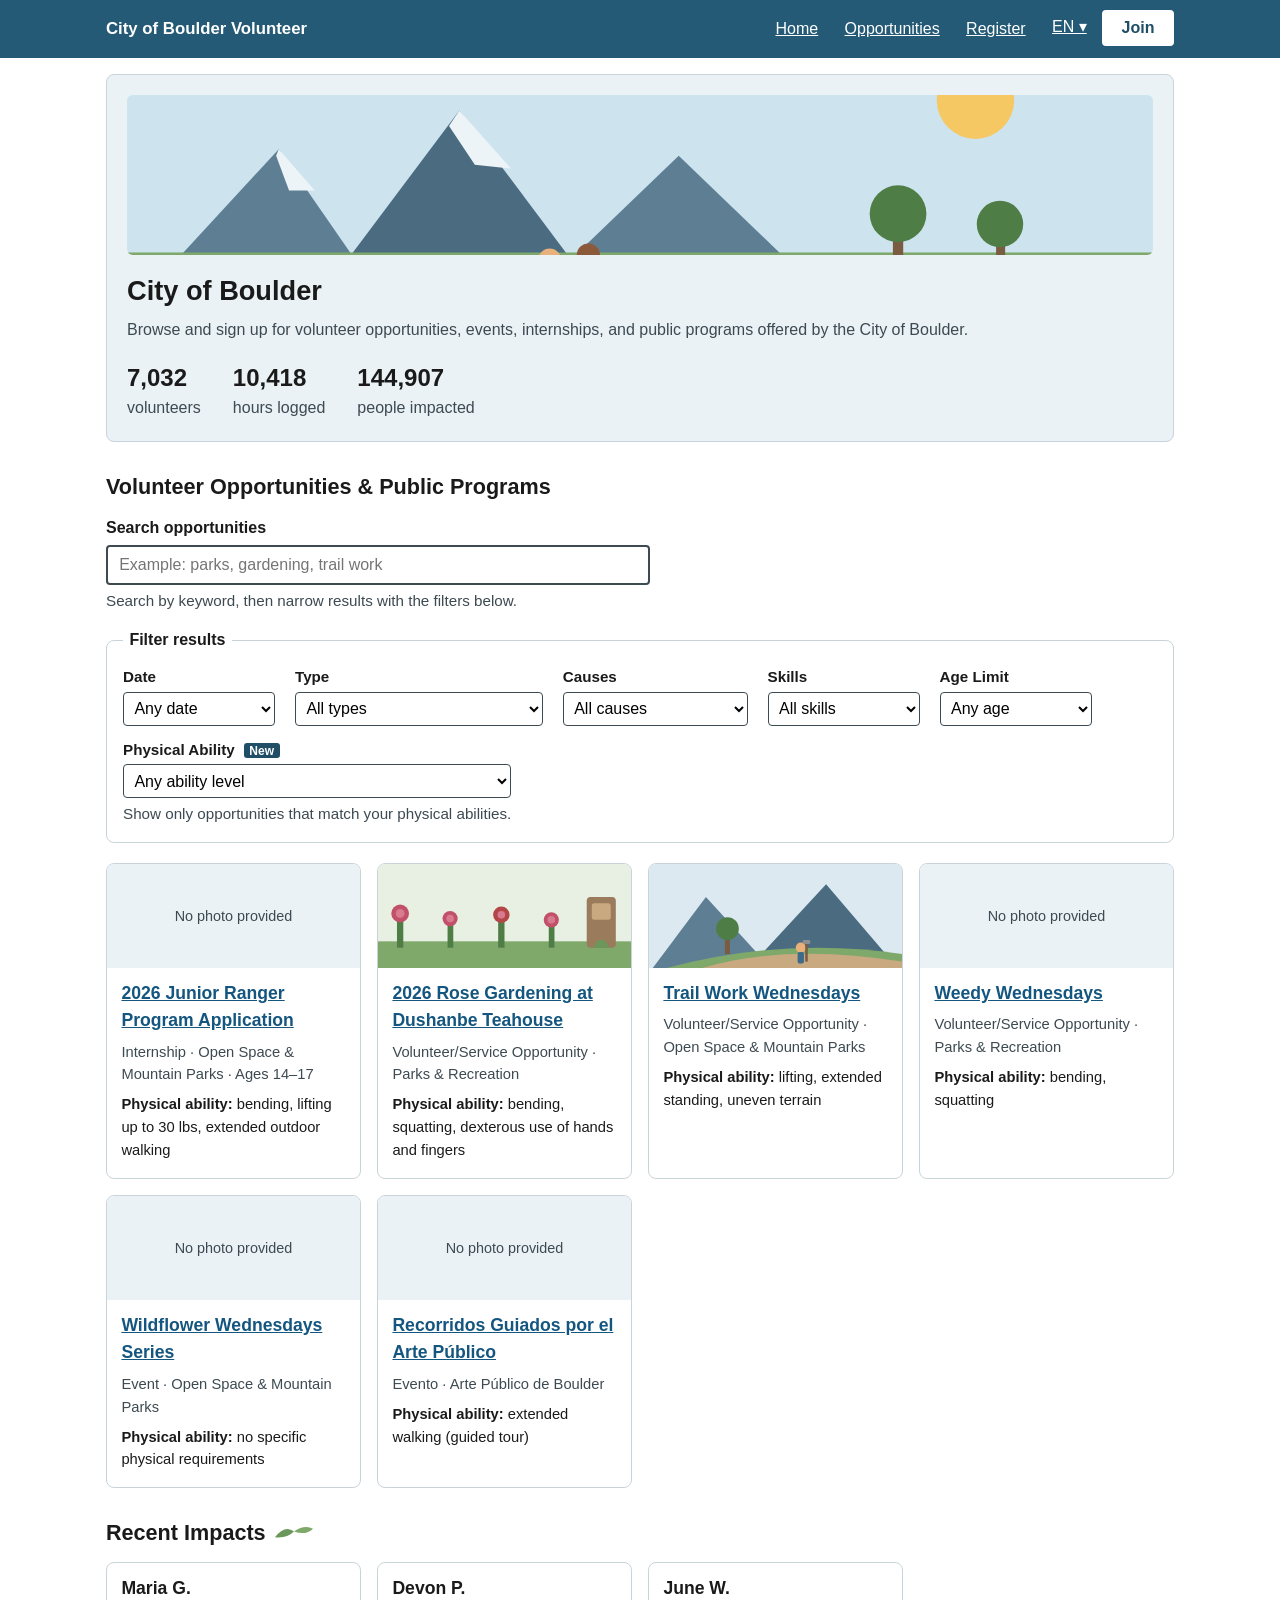
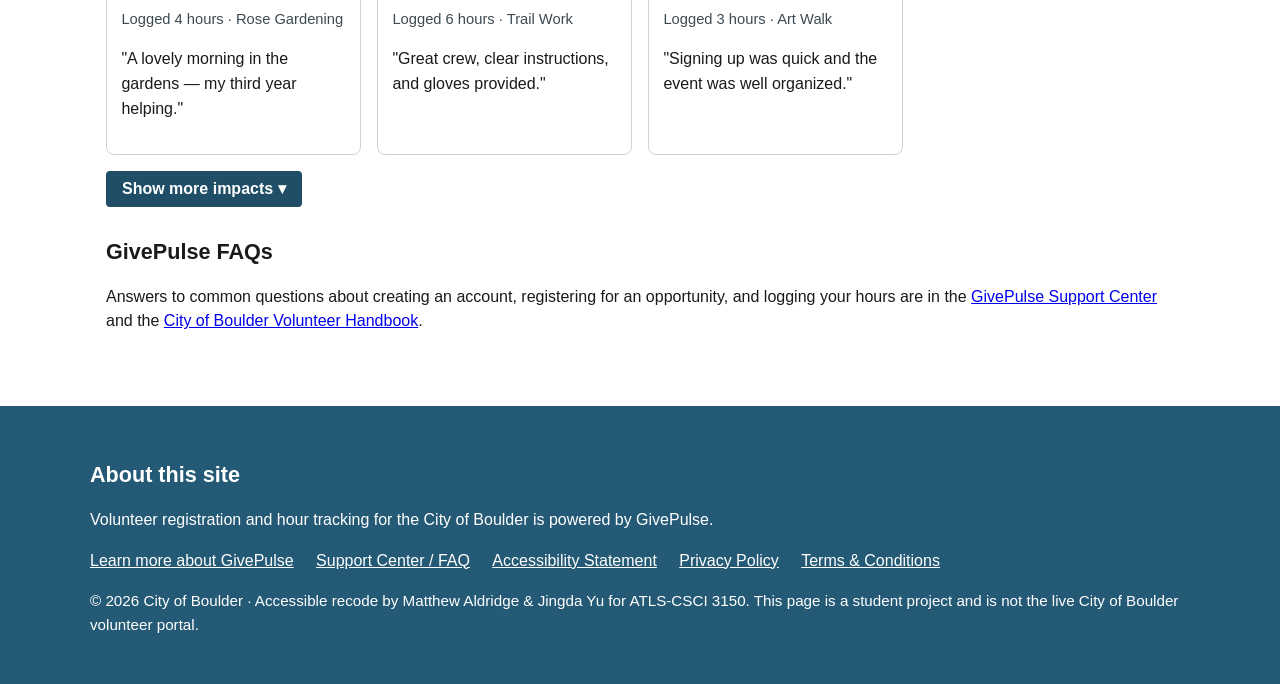
==== index.html @ bf8b2493 "Upload final project website" ====
<!DOCTYPE html>
<html lang="en">
<head>
<meta charset="utf-8">
<meta name="viewport" content="width=device-width, initial-scale=1">
<!-- FIX: page-specific, content-first title pattern retained from original (a PASS item) -->
<title>City of Boulder Volunteer Opportunities | Accessible Recode</title>
<link rel="stylesheet" href="styles.css">
</head>
<body>

<!-- EXTRA CREDIT: skip navigation link (WebAIM technique) — WCAG 2.4.1 -->
<a class="skip-link" href="#main-content">Skip to main content</a>

<header class="site-header">
  <div class="header-bar">
    <a class="logo" href="index.html">City of Boulder Volunteer</a>
    <nav aria-label="Primary">
      <ul>
        <li><a href="index.html" aria-current="page">Home</a></li>
        <li><a href="event.html">Opportunities</a></li>
        <li><a href="register.html">Register</a></li>
        <li>
          <!-- Language switcher keeps its accessible name from the original -->
          <button type="button" class="lang-btn" aria-label="Switch language | English">EN ▾</button>
        </li>
        <li>
          <!-- FIX 2: Join button label remains readable on keyboard focus.
               Original defect: :focus turned the label white on a white
               background (≈1:1). Tab to this button to verify the fix. -->
          <button type="button" class="btn-join">Join</button>
        </li>
      </ul>
    </nav>
  </div>
</header>

<main id="main-content" tabindex="-1">

  <div class="hero">
    <!-- Alternative-text demonstration: the cover image carries a concise,
         informative alt following the original site's "Cover image for ..."
         pattern (Draft 1 recorded the pattern as a positive). WCAG 1.1.1 -->
    <img class="cover" src="img/cover-boulder.svg"
         alt="Cover image for City of Boulder: volunteers planting in a park below the Flatirons">
    <h1>City of Boulder</h1>
    <p>Browse and sign up for volunteer opportunities, events, internships,
       and public programs offered by the City of Boulder.</p>
    <!-- FIX 3 (part b): the three group statistics were bare numbers visually
         styled as headings (3 WAVE "possible heading" alerts). They are now a
         semantic list where each number is programmatically tied to its label. -->
    <ul class="stats" aria-label="Group statistics">
      <li><span class="num">7,032</span> <span class="lbl">volunteers</span></li>
      <li><span class="num">10,418</span> <span class="lbl">hours logged</span></li>
      <li><span class="num">144,907</span> <span class="lbl">people impacted</span></li>
    </ul>
  </div>

  <!-- FIX 3 (part a): an <h2> now sits between the page <h1> and the card
       <h3>s, so the heading hierarchy runs h1 > h2 > h3 with no skipped level. -->
  <h2 id="opportunities">Volunteer Opportunities &amp; Public Programs</h2>

  <div class="search-row">
    <!-- FIX 6: persistent visible label, programmatically associated.
         The original field had placeholder-only labelling that vanished
         on typing. The placeholder is now a supplementary example only. -->
    <label for="opp-search">Search opportunities</label>
    <input type="search" id="opp-search" name="q"
           placeholder="Example: parks, gardening, trail work"
           aria-describedby="search-hint">
    <p class="hint" id="search-hint">Search by keyword, then narrow results with the filters below.</p>
  </div>

  <fieldset class="filters">
    <legend>Filter results</legend>
    <div class="filter-grid">
      <div class="filter">
        <label for="f-date">Date</label>
        <select id="f-date"><option>Any date</option><option>This week</option><option>This month</option></select>
      </div>
      <div class="filter">
        <label for="f-type">Type</label>
        <select id="f-type"><option>All types</option><option>Event</option><option>Volunteer/Service Opportunity</option><option>Internship</option></select>
      </div>
      <div class="filter">
        <label for="f-causes">Causes</label>
        <select id="f-causes"><option>All causes</option><option>Parks &amp; Open Space</option><option>Arts</option><option>Education</option></select>
      </div>
      <div class="filter">
        <label for="f-skills">Skills</label>
        <select id="f-skills"><option>All skills</option><option>Gardening</option><option>Teaching</option></select>
      </div>
      <div class="filter">
        <label for="f-age">Age Limit</label>
        <select id="f-age"><option>Any age</option><option>14–17</option><option>18+</option></select>
      </div>
      <!-- FIX 5: NEW physical ability filter, implementing the City's own
           recommendation, using ADA-approved descriptors. A volunteer with
           physical limitations no longer has to open ~30 listings one by
           one to infer feasibility from prose. -->
      <div class="filter new-filter">
        <label for="f-ability">Physical Ability
          <span class="badge">New</span>
        </label>
        <select id="f-ability" aria-describedby="ability-hint">
          <option>Any ability level</option>
          <option>No specific physical requirements</option>
          <option>Excludes: bending or squatting</option>
          <option>Excludes: lifting over 10 lbs</option>
          <option>Excludes: extended standing or walking</option>
          <option>Excludes: dexterous use of hands and fingers</option>
          <option>Excludes: detailed visual perception</option>
        </select>
        <p class="hint" id="ability-hint">Show only opportunities that match your physical abilities.</p>
      </div>
    </div>
  </fieldset>

  <!-- FIX: the card grid is now a real list, so screen readers announce
       "list, 6 items" and users can jump item to item. Each card title is
       an <h3> under the section <h2>. Cards without photos show a labelled
       placeholder rather than an empty gray box. -->
  <ul class="cards">
    <li class="card">
      <div class="thumb">No photo provided</div>
      <div class="body">
        <h3><a href="event.html">2026 Junior Ranger Program Application</a></h3>
        <p class="meta">Internship · Open Space &amp; Mountain Parks · Ages 14–17</p>
        <p class="ability"><strong>Physical ability:</strong> bending, lifting up to 30 lbs, extended outdoor walking</p>
      </div>
    </li>
    <li class="card">
      <!-- Concise, non-duplicated alt text (Draft 1 flagged long alt text
           and duplicate alt on adjacent images on the original) -->
      <img class="thumb-img" src="img/rose-garden.svg"
           alt="Rose beds beside the Dushanbe Teahouse">
      <div class="body">
        <h3><a href="register.html">2026 Rose Gardening at Dushanbe Teahouse</a></h3>
        <p class="meta">Volunteer/Service Opportunity · Parks &amp; Recreation</p>
        <p class="ability"><strong>Physical ability:</strong> bending, squatting, dexterous use of hands and fingers</p>
      </div>
    </li>
    <li class="card">
      <img class="thumb-img" src="img/trail-work.svg"
           alt="A volunteer repairing a mountain trail">
      <div class="body">
        <h3><a href="event.html">Trail Work Wednesdays</a></h3>
        <p class="meta">Volunteer/Service Opportunity · Open Space &amp; Mountain Parks</p>
        <p class="ability"><strong>Physical ability:</strong> lifting, extended standing, uneven terrain</p>
      </div>
    </li>
    <li class="card">
      <div class="thumb">No photo provided</div>
      <div class="body">
        <h3><a href="event.html">Weedy Wednesdays</a></h3>
        <p class="meta">Volunteer/Service Opportunity · Parks &amp; Recreation</p>
        <p class="ability"><strong>Physical ability:</strong> bending, squatting</p>
      </div>
    </li>
    <li class="card">
      <div class="thumb">No photo provided</div>
      <div class="body">
        <h3><a href="event.html">Wildflower Wednesdays Series</a></h3>
        <p class="meta">Event · Open Space &amp; Mountain Parks</p>
        <p class="ability"><strong>Physical ability:</strong> no specific physical requirements</p>
      </div>
    </li>
    <li class="card">
      <div class="thumb">No photo provided</div>
      <div class="body">
        <h3><a href="event.html">Recorridos Guiados por el Arte Público</a></h3>
        <!-- FIX: element-level lang attribute so screen readers switch
             pronunciation for the Spanish listing — WCAG 3.1.2 -->
        <p class="meta" lang="es">Evento · Arte Público de Boulder</p>
        <p class="ability"><strong>Physical ability:</strong> extended walking (guided tour)</p>
      </div>
    </li>
  </ul>

  <!-- Decorative image: null alt (alt=""), correctly removed from the
       accessibility tree — the pattern WAVE records as a Feature. -->
  <h2>Recent Impacts<img class="decor" src="img/leaf-decor.svg" alt=""></h2>
  <!-- Usability fix: testimonials limited to 3 with a disclosure control,
       instead of ~15 in a dense grid competing with the listings. -->
  <ul class="cards" id="impacts-list">
    <li class="card"><div class="body"><h3>Maria G.</h3><p class="meta">Logged 4 hours · Rose Gardening</p><p>"A lovely morning in the gardens — my third year helping."</p></div></li>
    <li class="card"><div class="body"><h3>Devon P.</h3><p class="meta">Logged 6 hours · Trail Work</p><p>"Great crew, clear instructions, and gloves provided."</p></div></li>
    <li class="card"><div class="body"><h3>June W.</h3><p class="meta">Logged 3 hours · Art Walk</p><p>"Signing up was quick and the event was well organized."</p></div></li>
  </ul>
  <p>
    <button type="button" class="disclosure" aria-expanded="false" aria-controls="more-impacts">
      Show more impacts
    </button>
  </p>
  <div id="more-impacts" class="disclosure-region" hidden>
    <ul class="cards">
      <li class="card"><div class="body"><h3>Sam R.</h3><p class="meta">Logged 5 hours · Weedy Wednesdays</p><p>"Hard work but worth it — the creek path looks great."</p></div></li>
      <li class="card"><div class="body"><h3>Alex T.</h3><p class="meta">Logged 2 hours · Wildflower Series</p><p>"Beautiful walk and I learned a lot about native plants."</p></div></li>
    </ul>
  </div>

  <h2>GivePulse FAQs</h2>
  <p>Answers to common questions about creating an account, registering for
     an opportunity, and logging your hours are in the
     <a href="https://support.givepulse.com/hc/en-us">GivePulse Support Center</a>
     and the <a href="event.html">City of Boulder Volunteer Handbook</a>.</p>

</main>

<footer class="site-footer">
  <div class="footer-inner">
    <h2>About this site</h2>
    <p>Volunteer registration and hour tracking for the City of Boulder is
       powered by GivePulse.</p>
    <!-- FIX 1: every one of these links was among the 22 contrast failures
         (white on #8CB8CA, 2.13:1). The footer background is now #245A75,
         7.52:1 against the white link text. -->
    <ul>
      <li><a href="https://www.givepulse.com/">Learn more about GivePulse</a></li>
      <li><a href="https://support.givepulse.com/hc/en-us">Support Center / FAQ</a></li>
      <li><a href="https://www.givepulse.com/accessibility">Accessibility Statement</a></li>
      <li><a href="https://www.givepulse.com/privacy">Privacy Policy</a></li>
      <li><a href="https://www.givepulse.com/terms">Terms &amp; Conditions</a></li>
    </ul>
    <p class="fineprint">© 2026 City of Boulder · Accessible recode by
       Matthew Aldridge &amp; Jingda Yu for ATLS-CSCI 3150. This page is a
       student project and is not the live City of Boulder volunteer portal.</p>
  </div>
</footer>

<script>
/* Disclosure pattern for "Show more impacts" — same aria-expanded /
   aria-controls pattern used to fix the Add Minor button (see register.html). */
document.querySelectorAll('.disclosure').forEach(function (btn) {
  btn.addEventListener('click', function () {
    var region = document.getElementById(btn.getAttribute('aria-controls'));
    var open = btn.getAttribute('aria-expanded') === 'true';
    btn.setAttribute('aria-expanded', String(!open));
    region.hidden = open;
  });
});
</script>

</body>
</html>
---- styles.css ----
/* =====================================================================
   City of Boulder Volunteer Portal — Accessible Recode
   ATLS-CSCI 3150 Final Project Draft 2
   Matthew Aldridge & Jingda Yu
   ---------------------------------------------------------------------
   Key template-level fixes (see report for the full list):
   FIX 1  Header/footer background changed from #8CB8CA (2.13:1 vs white)
          to #245A75 (7.52:1 vs white) — resolves all 22 WAVE contrast
          errors across both pages.                     [WCAG 1.4.3]
   FIX 2  .btn-join:focus keeps a readable label: dark background under
          the white text instead of white-on-white.     [WCAG 1.4.3, 2.4.7]
   EC     Skip-navigation link (WebAIM technique).      [WCAG 2.4.1]
   ===================================================================== */

:root {
  /* FIX 1 — accessible template palette */
  --brand-dark: #245A75;   /* 7.52:1 against #FFFFFF */
  --brand-darker: #1F4E66; /* 8.97:1 against #FFFFFF */
  --brand-pale: #EAF2F6;
  --text: #1A1A1A;         /* 17.4:1 on white */
  --text-soft: #3D4A52;    /* 9.6:1 on white  */
  --link: #14567F;         /* 7.0:1 on white  */
  --focus: #B34700;        /* focus accent, 5.2:1 on white */
  --border: #C9D4DA;
  --ok-bg: #E7F2EA;
}

* { box-sizing: border-box; }

html { font-size: 100%; } /* respects user font-size settings */

body {
  margin: 0;
  font-family: "Segoe UI", Roboto, Helvetica, Arial, sans-serif;
  color: var(--text);
  background: #FFFFFF;
  line-height: 1.55;
}

/* ---------------------------------------------------------------
   EC: Skip navigation link — visually hidden until focused
   (WebAIM technique: positioned off-screen, appears on focus)
   --------------------------------------------------------------- */
.skip-link {
  position: absolute;
  left: -9999px;
  top: 0;
  z-index: 100;
  background: var(--brand-darker);
  color: #FFFFFF;
  padding: 0.75rem 1.25rem;
  font-weight: 600;
  text-decoration: none;
}
.skip-link:focus {
  left: 0;
  outline: 3px solid #FFD37A; /* 5.31:1 against the dark header behind it */
  outline-offset: 2px;
}

/* ---------------------------------------------------------------
   Global focus visibility: every interactive element gets a thick,
   offset outline that ADDS visibility rather than removing it.
   --------------------------------------------------------------- */
a:focus-visible,
button:focus-visible,
input:focus-visible,
select:focus-visible,
summary:focus-visible {
  outline: 3px solid var(--focus);
  outline-offset: 2px;
}
/* On the dark header/footer template the orange outline would measure
   only 1.37:1 against #245A75, so elements on the template use a light
   gold outline instead: 5.31:1 against the dark background.
   (WCAG 1.4.11 Non-text Contrast) */
header.site-header a:focus-visible,
header.site-header button:focus-visible,
footer.site-footer a:focus-visible {
  outline-color: #FFD37A;
}

/* ---------------------------------------------------------------
   Header / navigation  (FIX 1: contrast)
   --------------------------------------------------------------- */
header.site-header {
  background: var(--brand-dark); /* was #8CB8CA at 2.13:1 — FIX 1 */
  color: #FFFFFF;
}
.header-bar {
  max-width: 1100px;
  margin: 0 auto;
  padding: 0.6rem 1rem;
  display: flex;
  align-items: center;
  gap: 1rem;
  flex-wrap: wrap;
}
.header-bar .logo {
  font-weight: 700;
  font-size: 1.05rem;
  color: #FFFFFF;
  text-decoration: none;
}
.header-bar nav { margin-left: auto; }
.header-bar nav ul {
  list-style: none;
  display: flex;
  gap: 0.25rem;
  margin: 0;
  padding: 0;
  flex-wrap: wrap;
}
.header-bar nav a,
.header-bar .lang-btn {
  display: inline-block;
  color: #FFFFFF;            /* 7.52:1 on --brand-dark */
  text-decoration: underline;
  padding: 0.45rem 0.7rem;
  border-radius: 4px;
  background: transparent;
  border: 0;
  font-size: 1rem;
  cursor: pointer;
}
.header-bar nav a:hover,
.header-bar .lang-btn:hover { background: var(--brand-darker); }

/* FIX 2 — the Join button.
   Original defect: on :focus the label turned white on a white
   background (≈1:1). Here the focus state applies the dark
   background the white text was designed against, plus an outline. */
.btn-join {
  background: #FFFFFF;
  color: var(--brand-darker);   /* 8.97:1 */
  border: 2px solid #FFFFFF;
  font-weight: 700;
  font-size: 1rem;
  padding: 0.45rem 1.1rem;
  border-radius: 4px;
  cursor: pointer;
}
.btn-join:hover,
.btn-join:focus {
  background: var(--brand-darker); /* dark bg arrives WITH the white text */
  color: #FFFFFF;                  /* 8.97:1 — label stays readable */
}
.btn-join:focus {
  outline: 3px solid #FFD37A;      /* visible against the dark header */
  outline-offset: 2px;
}

/* ---------------------------------------------------------------
   Breadcrumb
   --------------------------------------------------------------- */
nav.breadcrumb {
  max-width: 1100px;
  margin: 0.75rem auto 0;
  padding: 0 1rem;
  font-size: 0.95rem;
}
nav.breadcrumb ol {
  list-style: none;
  display: flex;
  flex-wrap: wrap;
  gap: 0.35rem;
  margin: 0;
  padding: 0;
}
nav.breadcrumb li + li::before {
  content: "/";
  margin-right: 0.35rem;
  color: var(--text-soft);
}
nav.breadcrumb a { color: var(--link); }
nav.breadcrumb .crumb-static { color: var(--text-soft); }

/* ---------------------------------------------------------------
   Layout
   --------------------------------------------------------------- */
main {
  max-width: 1100px;
  margin: 0 auto;
  padding: 1rem;
}
.layout {
  display: grid;
  grid-template-columns: minmax(0, 2.2fr) minmax(0, 1fr);
  gap: 1.5rem;
}
@media (max-width: 800px) {
  .layout { grid-template-columns: 1fr; } /* reflow, no horizontal scroll */
}

.hero {
  background: var(--brand-pale);
  border: 1px solid var(--border);
  border-radius: 8px;
  padding: 1.25rem;
  margin-bottom: 1.25rem;
}
.hero h1 { margin: 0 0 0.4rem; font-size: 1.7rem; }
.hero p  { margin: 0.25rem 0; color: var(--text-soft); }

/* FIX 3 — group statistics: real labelled content, not bare numbers
   visually styled as headings (was 3 WAVE "possible heading" alerts). */
.stats {
  list-style: none;
  display: flex;
  gap: 2rem;
  flex-wrap: wrap;
  margin: 1rem 0 0;
  padding: 0;
}
.stats .num { display: block; font-size: 1.5rem; font-weight: 700; }
.stats .lbl { display: block; color: var(--text-soft); }

h2 { font-size: 1.35rem; margin: 1.75rem 0 0.75rem; } /* FIX 3: restored h2 level */
h3 { font-size: 1.1rem; margin: 0 0 0.4rem; }

/* ---------------------------------------------------------------
   Search + filters  (FIX 6: visible label; FIX 5: ability filter)
   --------------------------------------------------------------- */
.search-row { margin: 0.75rem 0 1rem; }
.search-row label {
  display: block;          /* FIX 6 — persistent visible label,   */
  font-weight: 600;        /* not placeholder-only               */
  margin-bottom: 0.3rem;
}
.search-row input[type="search"] {
  width: 100%;
  max-width: 34rem;
  font-size: 1rem;
  padding: 0.55rem 0.7rem;
  border: 2px solid var(--text-soft);
  border-radius: 4px;
}
.hint { font-size: 0.95rem; color: var(--text-soft); margin: 0.25rem 0 0; }

fieldset.filters {
  border: 1px solid var(--border);
  border-radius: 8px;
  padding: 0.75rem 1rem 1rem;
  margin: 0 0 1.25rem;
}
fieldset.filters legend { font-weight: 700; padding: 0 0.4rem; }
.filter-grid {
  display: flex;
  flex-wrap: wrap;
  gap: 0.75rem 1.25rem;
}
.filter-grid .filter { min-width: 9.5rem; }
.filter-grid label {
  display: block;
  font-size: 0.95rem;
  font-weight: 600;
  margin-bottom: 0.2rem;
}
.filter-grid select {
  width: 100%;
  font-size: 1rem;
  padding: 0.4rem;
  border: 1.5px solid var(--text-soft);
  border-radius: 4px;
  background: #FFFFFF;
}
/* FIX 5 — the new Physical Ability filter gets the same visual weight
   as the other filters; highlighted here only for the report figure. */
.filter.new-filter { position: relative; }
.filter.new-filter .badge {
  font-size: 0.75rem;
  font-weight: 700;
  color: #FFFFFF;
  background: var(--brand-darker);
  border-radius: 3px;
  padding: 0.05rem 0.35rem;
  margin-left: 0.3rem;
  vertical-align: middle;
}

/* ---------------------------------------------------------------
   Opportunity cards  (FIX 3: h2>h3 hierarchy; list markup)
   --------------------------------------------------------------- */
ul.cards {
  list-style: none;
  margin: 0;
  padding: 0;
  display: grid;
  grid-template-columns: repeat(auto-fill, minmax(15rem, 1fr));
  gap: 1rem;
}
ul.cards li.card {
  border: 1px solid var(--border);
  border-radius: 8px;
  overflow: hidden;
  background: #FFFFFF;
  display: flex;
  flex-direction: column;
}
.card .thumb {
  background: var(--brand-pale);
  color: var(--text-soft);
  min-height: 6.5rem;
  display: flex;
  align-items: center;
  justify-content: center;
  font-size: 0.9rem;
}
.card img.thumb-img {
  width: 100%;
  height: 6.5rem;
  object-fit: cover;
  display: block;
}
img.cover {
  width: 100%;
  height: 10rem;
  object-fit: cover;
  display: block;
  border-radius: 6px;
  margin-bottom: 0.9rem;
}
img.decor { height: 1.1rem; vertical-align: baseline; margin-left: 0.4rem; }
.card .body { padding: 0.75rem 0.9rem 1rem; }
.card h3 a { color: var(--link); }
.card p.meta { margin: 0.2rem 0 0; font-size: 0.92rem; color: var(--text-soft); }
.card p.ability { margin: 0.45rem 0 0; font-size: 0.92rem; }
.card p.ability strong { color: var(--text); }

/* ---------------------------------------------------------------
   Event detail page
   --------------------------------------------------------------- */
.status-line {
  display: inline-block;
  background: #F0F0F0;
  border: 1.5px solid var(--text-soft);
  color: var(--text);
  border-radius: 4px;
  padding: 0.2rem 0.6rem;
  font-weight: 600;
  margin-right: 0.5rem;
}
.btn-disabled {
  background: #E9E9E9;
  color: #4A5560; /* 6.4:1 even in the disabled state */
}
section.block { margin: 1.5rem 0; }
.kv {
  margin: 0;
  display: grid;
  grid-template-columns: max-content 1fr;
  gap: 0.3rem 1rem;
}
.kv dt { font-weight: 700; }
.kv dd { margin: 0; }

/* FIX 4 — Physical Ability Required section */
.ability-box {
  background: var(--ok-bg);
  border: 1px solid #9DBFA8;
  border-radius: 8px;
  padding: 1rem 1.25rem;
}
.ability-box ul { margin: 0.5rem 0 0; padding-left: 1.25rem; }

aside.sidebar section {
  border: 1px solid var(--border);
  border-radius: 8px;
  padding: 1rem 1.1rem;
  margin-bottom: 1.25rem;
}
aside.sidebar h2 { margin-top: 0; font-size: 1.15rem; }
address { font-style: normal; }

/* ---------------------------------------------------------------
   Forms (register.html)  — EC: HTML5 validation styling
   --------------------------------------------------------------- */
form.registration { max-width: 40rem; }
.form-field { margin-bottom: 1.1rem; }
.form-field label {
  display: block;
  font-weight: 600;
  margin-bottom: 0.25rem;
}
.req {
  color: #A11212;  /* 6.5:1 on white; requirement ALSO in text, not color-only */
  font-weight: 700;
}
.form-field input,
.form-field select {
  width: 100%;
  font-size: 1rem;
  padding: 0.55rem 0.7rem;
  border: 2px solid var(--text-soft);
  border-radius: 4px;
}
.form-field .help {
  font-size: 0.92rem;
  color: var(--text-soft);
  margin: 0.25rem 0 0;
}
.form-field input:invalid[data-touched="true"] {
  border-color: #A11212;
}
.error-msg {
  color: #A11212;
  font-weight: 600;
  font-size: 0.95rem;
  margin: 0.25rem 0 0;
}
.hidden { display: none; }

/* FIX 7 — disclosure buttons carry aria-expanded + visual affordance */
.disclosure {
  background: var(--brand-darker);
  color: #FFFFFF;
  border: 0;
  font-size: 1rem;
  font-weight: 600;
  padding: 0.55rem 1rem;
  border-radius: 4px;
  cursor: pointer;
  margin-right: 0.6rem;
}
.disclosure[aria-expanded="true"]::after { content: " ▴"; }
.disclosure[aria-expanded="false"]::after { content: " ▾"; }
.disclosure-region {
  border: 1px solid var(--border);
  border-left: 4px solid var(--brand-dark);
  border-radius: 6px;
  padding: 1rem 1.25rem;
  margin-top: 1rem;
}

button.btn-primary {
  background: var(--brand-darker);
  color: #FFFFFF;
  font-size: 1.05rem;
  font-weight: 700;
  border: 0;
  border-radius: 4px;
  padding: 0.65rem 1.5rem;
  cursor: pointer;
}
button.btn-primary:hover { background: var(--brand-dark); }

/* ---------------------------------------------------------------
   Footer  (FIX 1: contrast)
   --------------------------------------------------------------- */
footer.site-footer {
  background: var(--brand-dark);  /* was #8CB8CA — FIX 1 */
  color: #FFFFFF;
  margin-top: 2.5rem;
  padding: 1.5rem 1rem 2rem;
}
.footer-inner { max-width: 1100px; margin: 0 auto; }
footer.site-footer a { color: #FFFFFF; text-decoration: underline; }
footer.site-footer ul {
  list-style: none;
  margin: 0.5rem 0 0;
  padding: 0;
  display: flex;
  flex-wrap: wrap;
  gap: 0.4rem 1.4rem;
}
footer.site-footer .fineprint {
  margin-top: 1rem;
  font-size: 0.95rem;  /* was flagged "very small text" — bumped up */
}
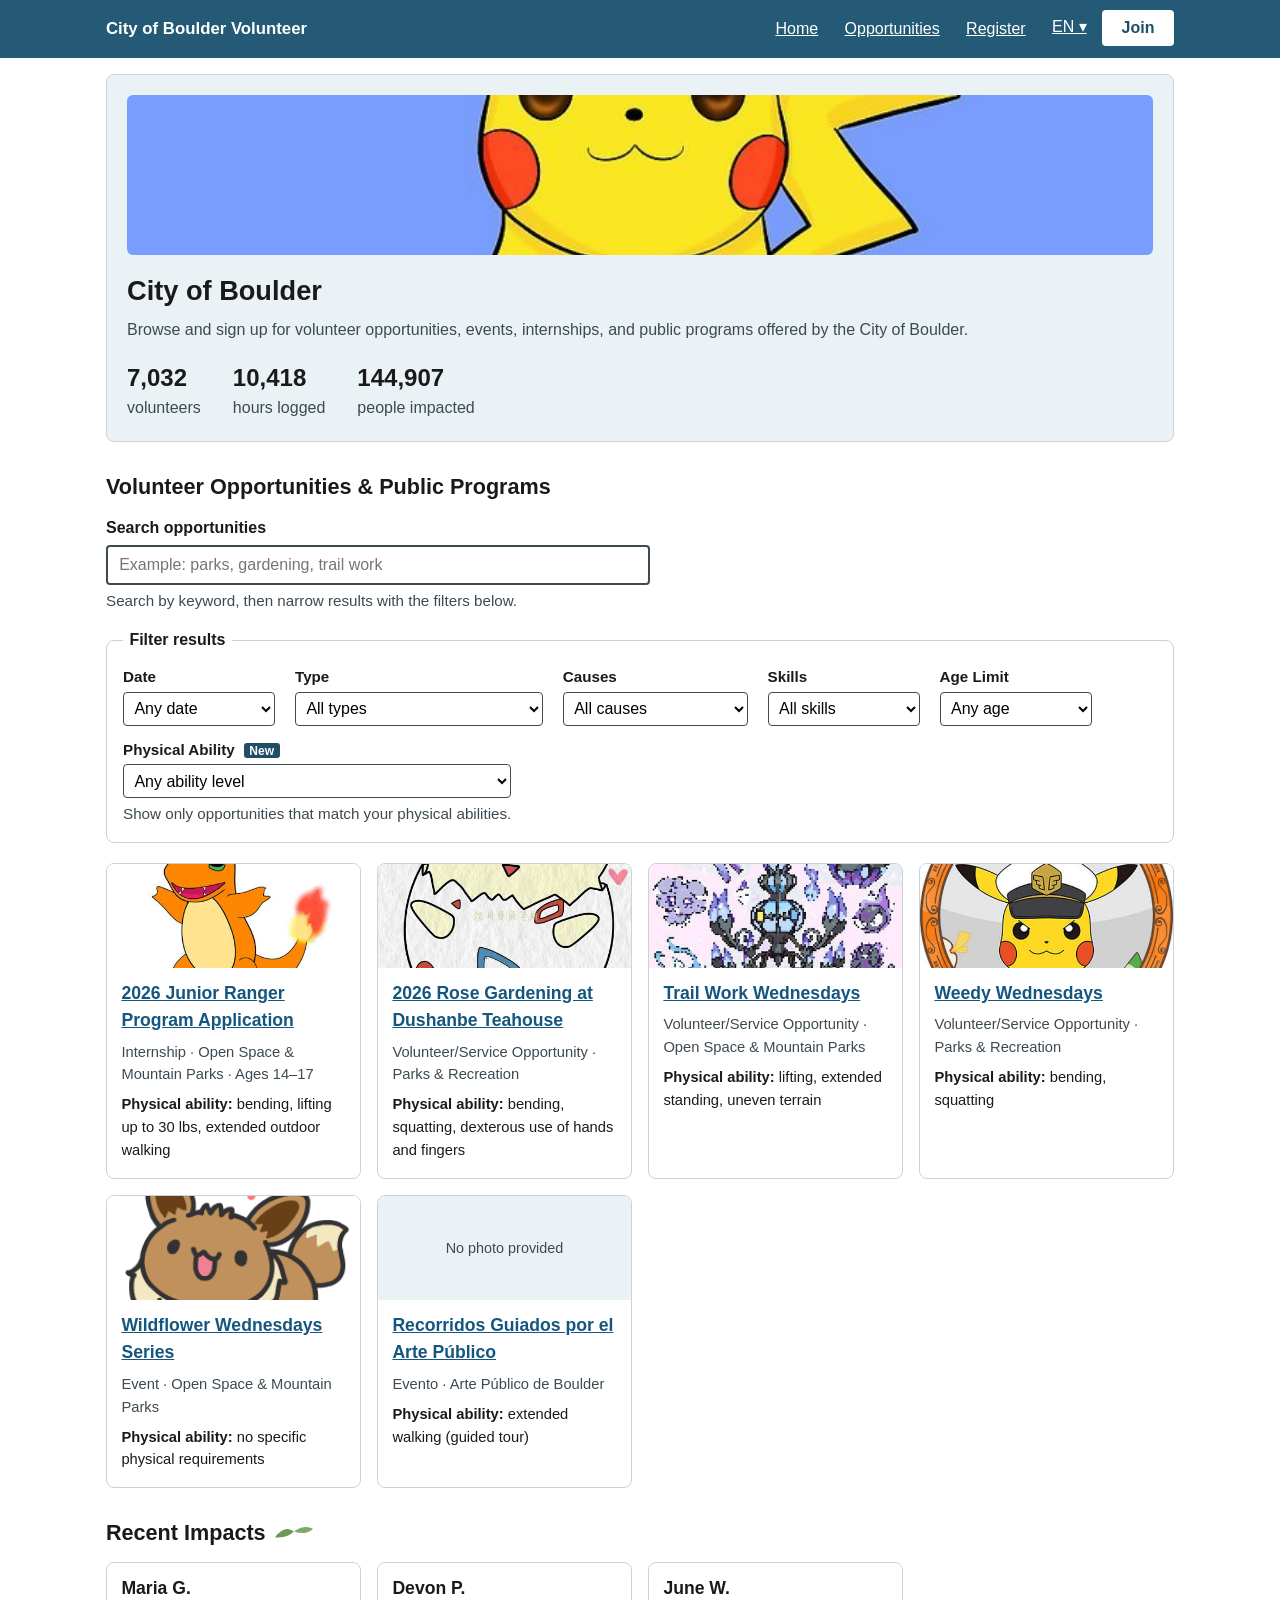
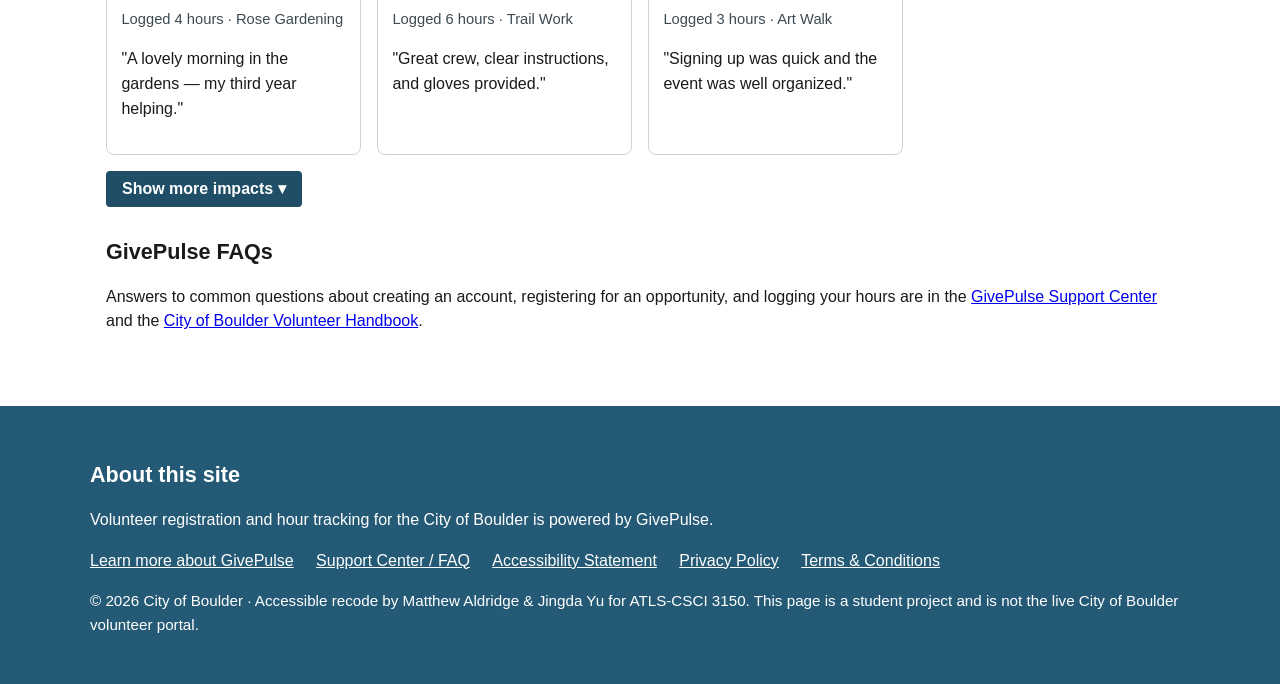
==== commit 31c98784: "upload" ====
--- a/index.html
+++ b/index.html
@@ -41,7 +41,7 @@
     <!-- Alternative-text demonstration: the cover image carries a concise,
          informative alt following the original site's "Cover image for ..."
          pattern (Draft 1 recorded the pattern as a positive). WCAG 1.1.1 -->
-    <img class="cover" src="img/cover-boulder.svg"
+    <img class="cover" src="img/cover-home.jpg"
          alt="Cover image for City of Boulder: volunteers planting in a park below the Flatirons">
     <h1>City of Boulder</h1>
     <p>Browse and sign up for volunteer opportunities, events, internships,
@@ -122,7 +122,8 @@
        placeholder rather than an empty gray box. -->
   <ul class="cards">
     <li class="card">
-      <div class="thumb">No photo provided</div>
+      <img class="thumb-img" src="img/card-junior-ranger.jpg"
+           alt="Junior Rangers working on a trail in Open Space and Mountain Parks">
       <div class="body">
         <h3><a href="event.html">2026 Junior Ranger Program Application</a></h3>
         <p class="meta">Internship · Open Space &amp; Mountain Parks · Ages 14–17</p>
@@ -132,7 +133,7 @@
     <li class="card">
       <!-- Concise, non-duplicated alt text (Draft 1 flagged long alt text
            and duplicate alt on adjacent images on the original) -->
-      <img class="thumb-img" src="img/rose-garden.svg"
+      <img class="thumb-img" src="img/card-rose-garden.jpg"
            alt="Rose beds beside the Dushanbe Teahouse">
       <div class="body">
         <h3><a href="register.html">2026 Rose Gardening at Dushanbe Teahouse</a></h3>
@@ -141,7 +142,7 @@
       </div>
     </li>
     <li class="card">
-      <img class="thumb-img" src="img/trail-work.svg"
+      <img class="thumb-img" src="img/card-trail-work.jpg"
            alt="A volunteer repairing a mountain trail">
       <div class="body">
         <h3><a href="event.html">Trail Work Wednesdays</a></h3>
@@ -150,7 +151,8 @@
       </div>
     </li>
     <li class="card">
-      <div class="thumb">No photo provided</div>
+      <img class="thumb-img" src="img/card-weedy.jpg"
+           alt="Volunteers pulling invasive weeds">
       <div class="body">
         <h3><a href="event.html">Weedy Wednesdays</a></h3>
         <p class="meta">Volunteer/Service Opportunity · Parks &amp; Recreation</p>
@@ -158,7 +160,8 @@
       </div>
     </li>
     <li class="card">
-      <div class="thumb">No photo provided</div>
+      <img class="thumb-img" src="img/card-wildflower.jpg"
+           alt="Wildflowers blooming along a Boulder trail">
       <div class="body">
         <h3><a href="event.html">Wildflower Wednesdays Series</a></h3>
         <p class="meta">Event · Open Space &amp; Mountain Parks</p>
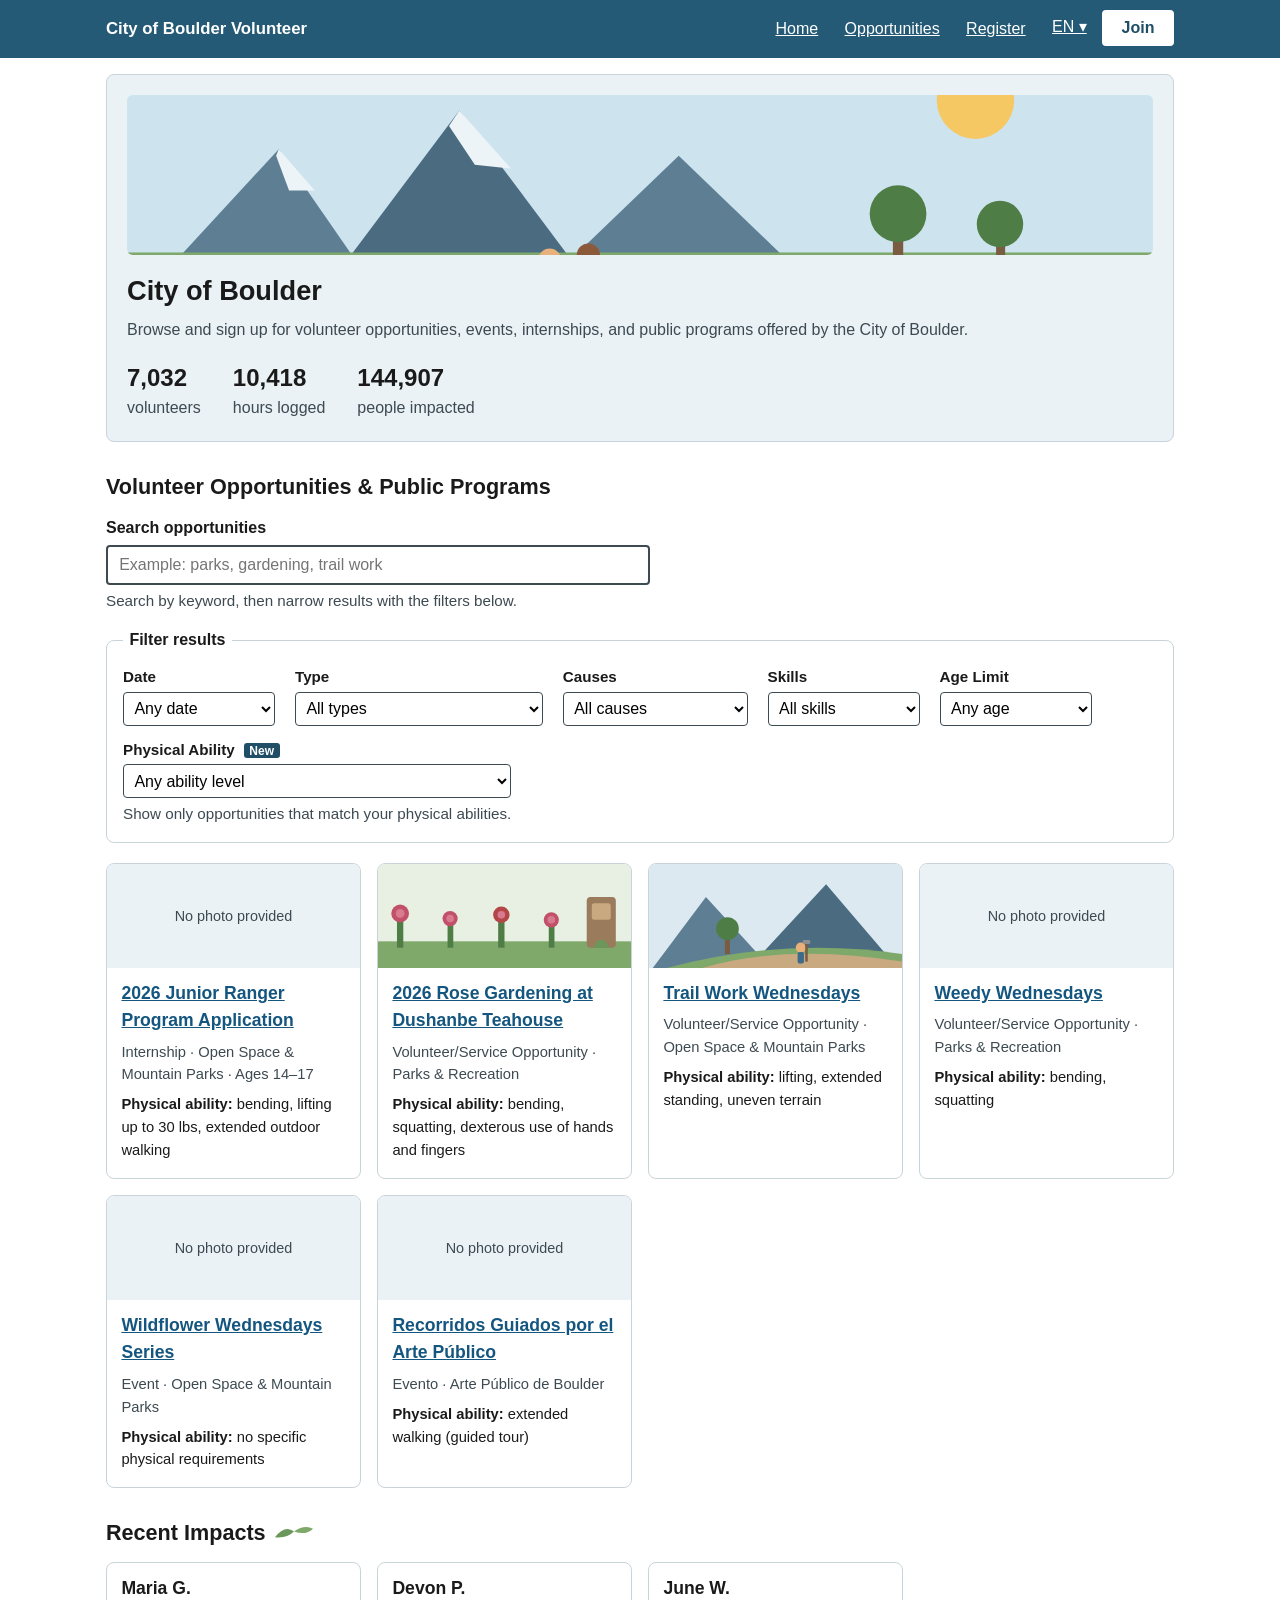
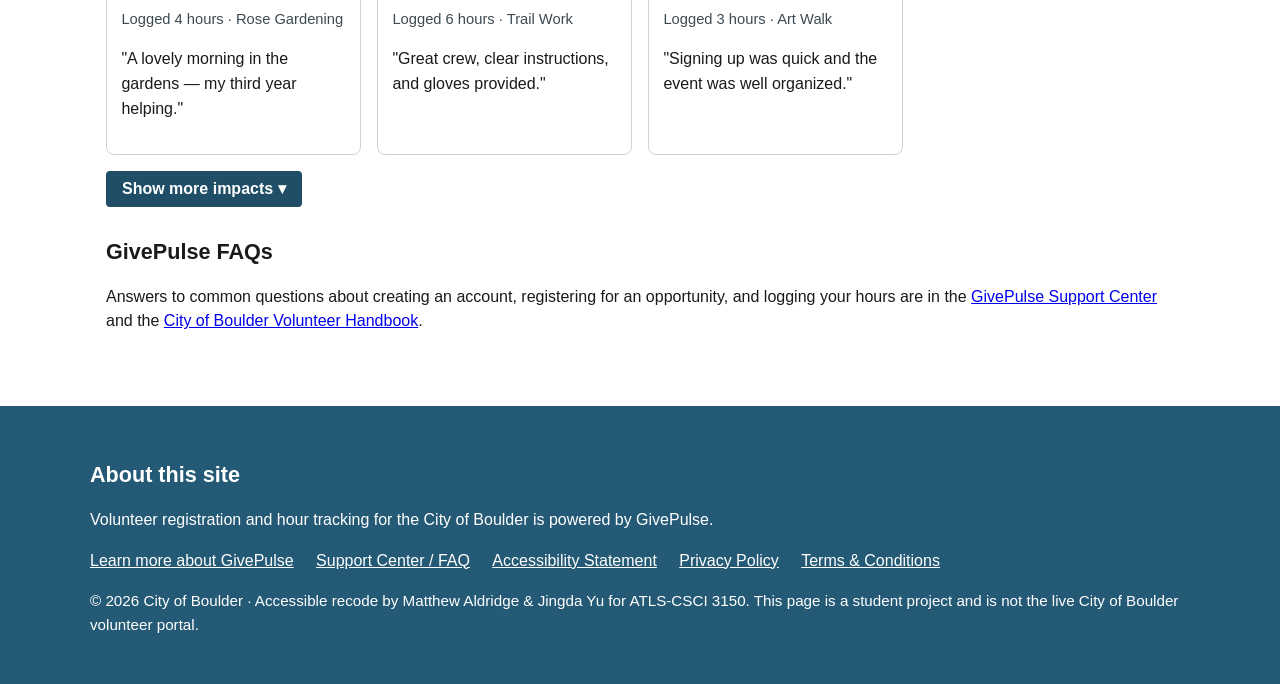
==== commit b0474b04: "revise" ====
--- a/index.html
+++ b/index.html
@@ -41,7 +41,7 @@
     <!-- Alternative-text demonstration: the cover image carries a concise,
          informative alt following the original site's "Cover image for ..."
          pattern (Draft 1 recorded the pattern as a positive). WCAG 1.1.1 -->
-    <img class="cover" src="img/cover-home.jpg"
+    <img class="cover" src="img/cover-boulder.svg"
          alt="Cover image for City of Boulder: volunteers planting in a park below the Flatirons">
     <h1>City of Boulder</h1>
     <p>Browse and sign up for volunteer opportunities, events, internships,
@@ -122,8 +122,7 @@
        placeholder rather than an empty gray box. -->
   <ul class="cards">
     <li class="card">
-      <img class="thumb-img" src="img/card-junior-ranger.jpg"
-           alt="Junior Rangers working on a trail in Open Space and Mountain Parks">
+      <div class="thumb">No photo provided</div>
       <div class="body">
         <h3><a href="event.html">2026 Junior Ranger Program Application</a></h3>
         <p class="meta">Internship · Open Space &amp; Mountain Parks · Ages 14–17</p>
@@ -133,7 +132,7 @@
     <li class="card">
       <!-- Concise, non-duplicated alt text (Draft 1 flagged long alt text
            and duplicate alt on adjacent images on the original) -->
-      <img class="thumb-img" src="img/card-rose-garden.jpg"
+      <img class="thumb-img" src="img/rose-garden.svg"
            alt="Rose beds beside the Dushanbe Teahouse">
       <div class="body">
         <h3><a href="register.html">2026 Rose Gardening at Dushanbe Teahouse</a></h3>
@@ -142,7 +141,7 @@
       </div>
     </li>
     <li class="card">
-      <img class="thumb-img" src="img/card-trail-work.jpg"
+      <img class="thumb-img" src="img/trail-work.svg"
            alt="A volunteer repairing a mountain trail">
       <div class="body">
         <h3><a href="event.html">Trail Work Wednesdays</a></h3>
@@ -151,8 +150,7 @@
       </div>
     </li>
     <li class="card">
-      <img class="thumb-img" src="img/card-weedy.jpg"
-           alt="Volunteers pulling invasive weeds">
+      <div class="thumb">No photo provided</div>
       <div class="body">
         <h3><a href="event.html">Weedy Wednesdays</a></h3>
         <p class="meta">Volunteer/Service Opportunity · Parks &amp; Recreation</p>
@@ -160,8 +158,7 @@
       </div>
     </li>
     <li class="card">
-      <img class="thumb-img" src="img/card-wildflower.jpg"
-           alt="Wildflowers blooming along a Boulder trail">
+      <div class="thumb">No photo provided</div>
       <div class="body">
         <h3><a href="event.html">Wildflower Wednesdays Series</a></h3>
         <p class="meta">Event · Open Space &amp; Mountain Parks</p>
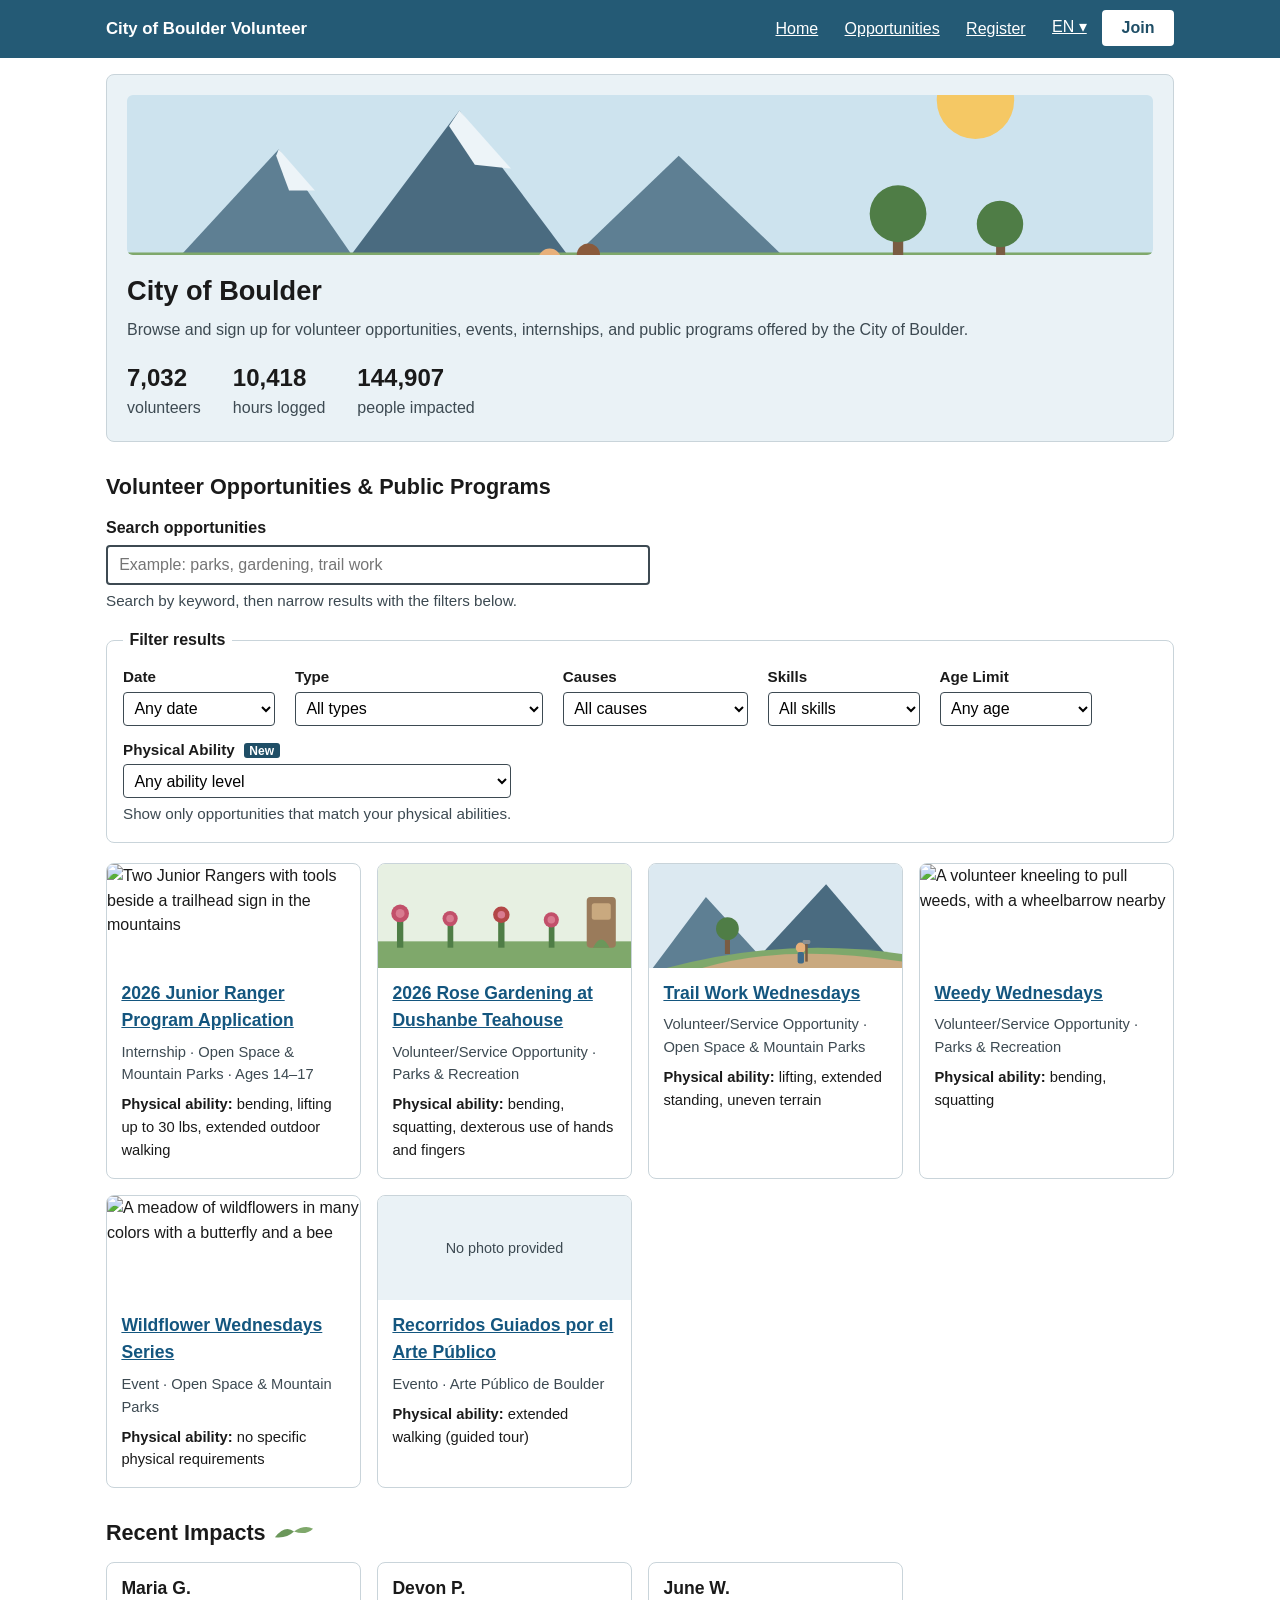
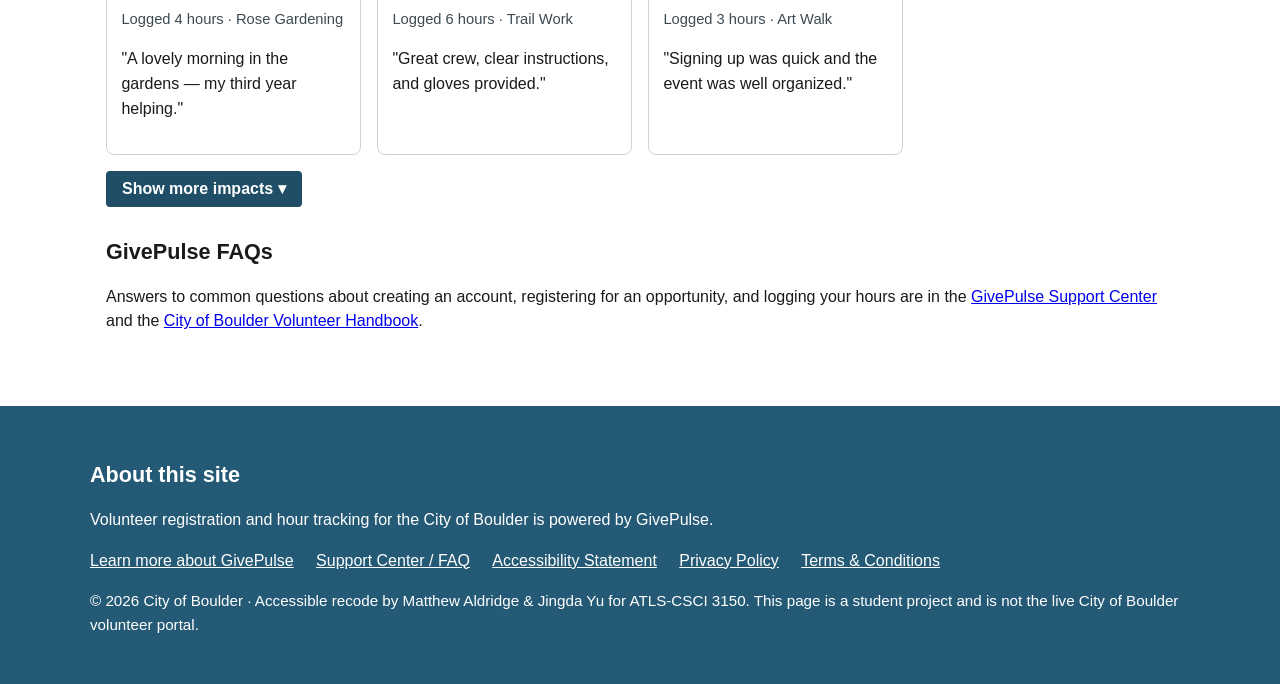
==== commit 27972ce6: "full size" ====
--- a/index.html
+++ b/index.html
@@ -122,7 +122,8 @@
        placeholder rather than an empty gray box. -->
   <ul class="cards">
     <li class="card">
-      <div class="thumb">No photo provided</div>
+      <img class="thumb-img" src="img/card-junior-ranger.svg"
+           alt="Two Junior Rangers with tools beside a trailhead sign in the mountains">
       <div class="body">
         <h3><a href="event.html">2026 Junior Ranger Program Application</a></h3>
         <p class="meta">Internship · Open Space &amp; Mountain Parks · Ages 14–17</p>
@@ -150,7 +151,8 @@
       </div>
     </li>
     <li class="card">
-      <div class="thumb">No photo provided</div>
+      <img class="thumb-img" src="img/card-weedy.svg"
+           alt="A volunteer kneeling to pull weeds, with a wheelbarrow nearby">
       <div class="body">
         <h3><a href="event.html">Weedy Wednesdays</a></h3>
         <p class="meta">Volunteer/Service Opportunity · Parks &amp; Recreation</p>
@@ -158,7 +160,8 @@
       </div>
     </li>
     <li class="card">
-      <div class="thumb">No photo provided</div>
+      <img class="thumb-img" src="img/card-wildflower.svg"
+           alt="A meadow of wildflowers in many colors with a butterfly and a bee">
       <div class="body">
         <h3><a href="event.html">Wildflower Wednesdays Series</a></h3>
         <p class="meta">Event · Open Space &amp; Mountain Parks</p>
